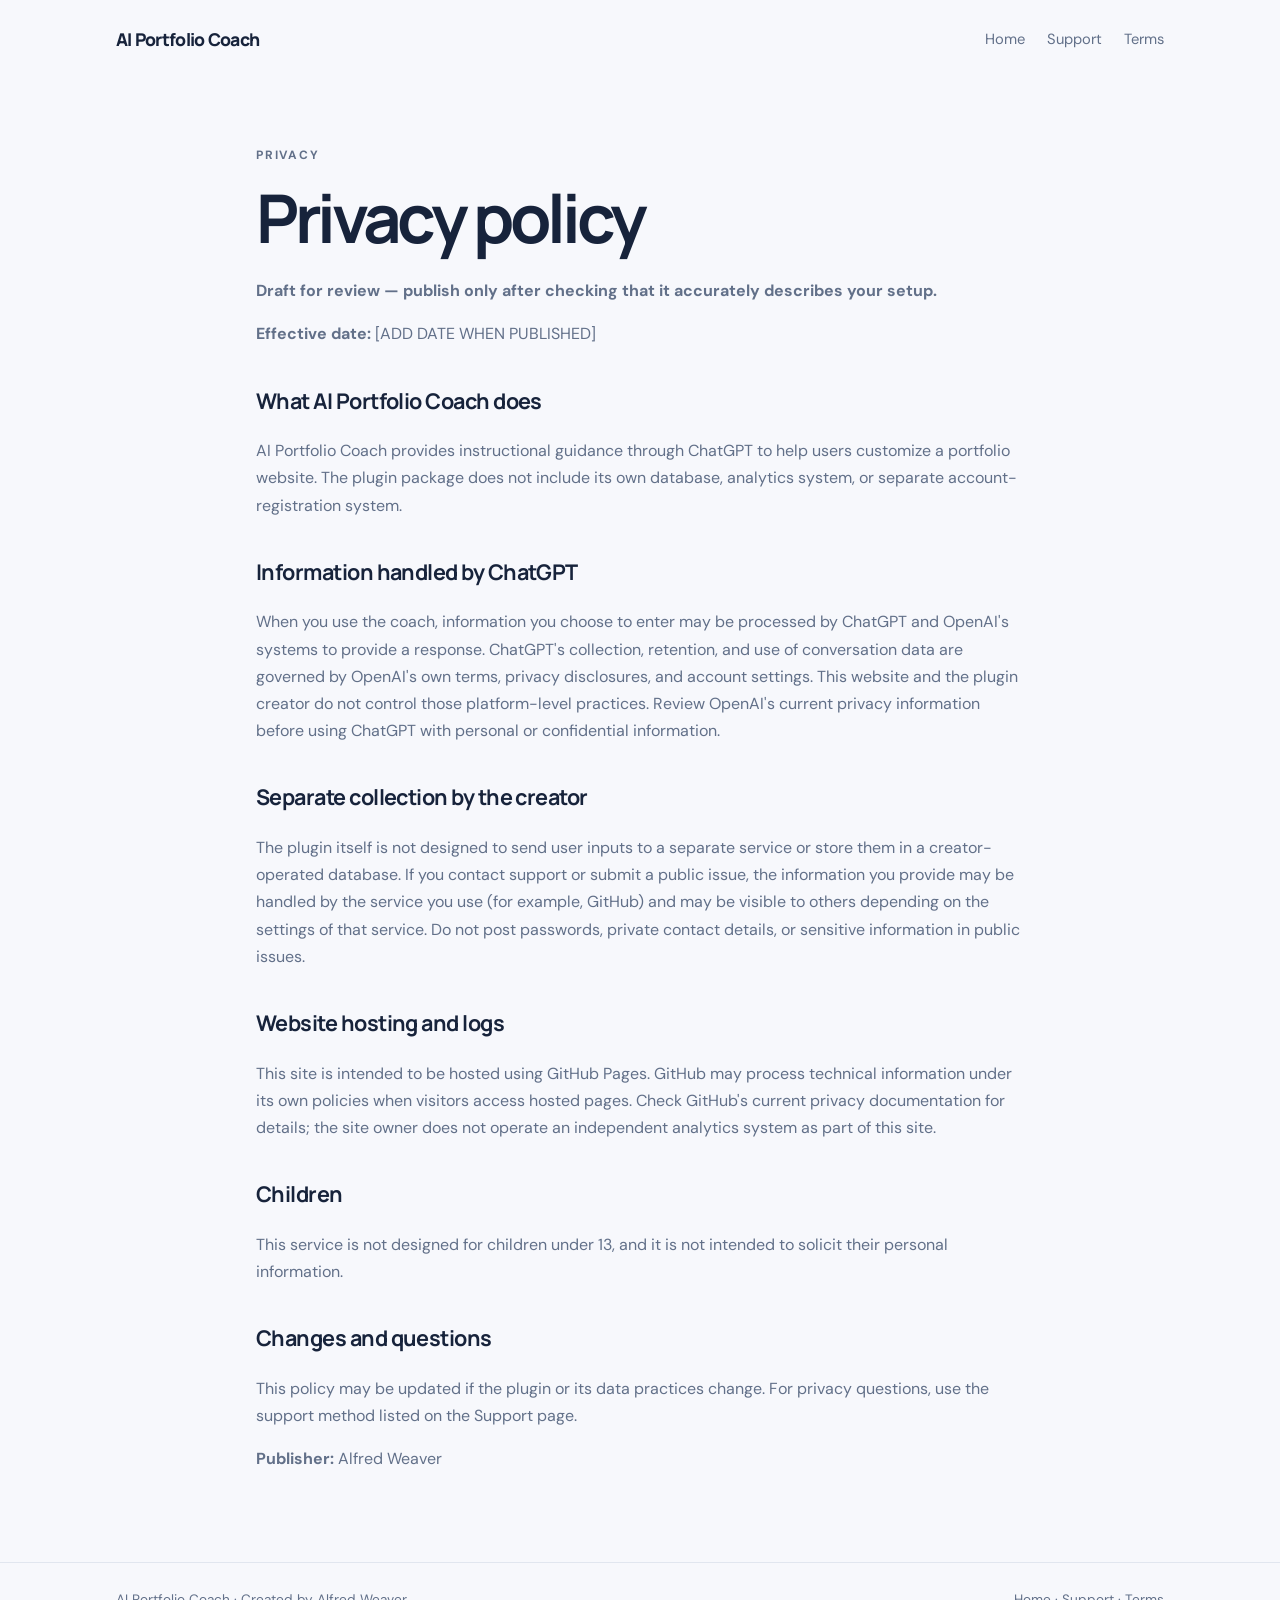
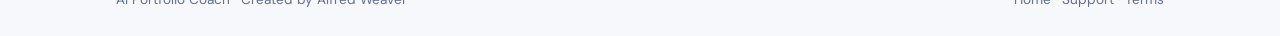
==== privacy.html @ 5d41d9d5 "Add files via upload" ====
<!doctype html>
<html lang="en"><head><meta charset="utf-8"><meta name="viewport" content="width=device-width, initial-scale=1"><title>Privacy Policy — AI Portfolio Coach</title><link rel="stylesheet" href="style.css"></head>
<body><header class="site-header"><a class="brand" href="index.html">AI Portfolio Coach</a><nav><a href="index.html">Home</a><a href="support.html">Support</a><a href="terms.html">Terms</a></nav></header>
<main class="page"><p class="eyebrow">Privacy</p><h1>Privacy policy</h1><p><strong>Draft for review — publish only after checking that it accurately describes your setup.</strong></p>
<p><strong>Effective date:</strong> [ADD DATE WHEN PUBLISHED]</p>
<h2>What AI Portfolio Coach does</h2><p>AI Portfolio Coach provides instructional guidance through ChatGPT to help users customize a portfolio website. The plugin package does not include its own database, analytics system, or separate account-registration system.</p>
<h2>Information handled by ChatGPT</h2><p>When you use the coach, information you choose to enter may be processed by ChatGPT and OpenAI's systems to provide a response. ChatGPT's collection, retention, and use of conversation data are governed by OpenAI's own terms, privacy disclosures, and account settings. This website and the plugin creator do not control those platform-level practices. Review OpenAI's current privacy information before using ChatGPT with personal or confidential information.</p>
<h2>Separate collection by the creator</h2><p>The plugin itself is not designed to send user inputs to a separate service or store them in a creator-operated database. If you contact support or submit a public issue, the information you provide may be handled by the service you use (for example, GitHub) and may be visible to others depending on the settings of that service. Do not post passwords, private contact details, or sensitive information in public issues.</p>
<h2>Website hosting and logs</h2><p>This site is intended to be hosted using GitHub Pages. GitHub may process technical information under its own policies when visitors access hosted pages. Check GitHub's current privacy documentation for details; the site owner does not operate an independent analytics system as part of this site.</p>
<h2>Children</h2><p>This service is not designed for children under 13, and it is not intended to solicit their personal information.</p>
<h2>Changes and questions</h2><p>This policy may be updated if the plugin or its data practices change. For privacy questions, use the support method listed on the Support page.</p>
<p><strong>Publisher:</strong> Alfred Weaver</p>
</main><footer><span>AI Portfolio Coach · Created by Alfred Weaver</span><span><a href="index.html">Home</a> · <a href="support.html">Support</a> · <a href="terms.html">Terms</a></span></footer></body></html>
---- style.css ----
@import url('https://fonts.googleapis.com/css2?family=DM+Sans:wght@400;500;600;700&family=Manrope:wght@400;500;600;700;800&display=swap');
:root{--ink:#17233b;--muted:#627089;--paper:#f7f8fc;--line:#e1e6ef;--accent:#168b80;--white:#fff}
*{box-sizing:border-box}body{margin:0;background:var(--paper);color:var(--ink);font-family:'DM Sans',sans-serif;line-height:1.7}.site-header{max-width:1100px;margin:auto;padding:25px 26px;display:flex;align-items:center;justify-content:space-between;gap:20px}.brand{font-family:Manrope,sans-serif;font-weight:800;letter-spacing:-.04em;color:var(--ink);text-decoration:none;font-size:1.1rem}.site-header nav{display:flex;gap:22px;flex-wrap:wrap}.site-header nav a,footer a,.text-link{color:var(--muted);text-decoration:none;font-size:.92rem}.site-header a:hover,footer a:hover{color:var(--accent)}.hero{max-width:1100px;margin:65px auto 55px;padding:60px 26px 75px}.eyebrow{color:var(--accent);text-transform:uppercase;letter-spacing:.15em;font-size:.75rem;font-weight:700}.hero h1,.page h1{font-family:Manrope,sans-serif;font-size:clamp(2.7rem,7vw,5.6rem);line-height:1.04;letter-spacing:-.065em;max-width:850px;margin:18px 0 24px}.hero h1 em{font-style:normal;color:var(--accent)}.intro{max-width:650px;color:var(--muted);font-size:1.18rem}.actions{display:flex;align-items:center;gap:22px;flex-wrap:wrap;margin-top:32px}.button{background:var(--ink);color:white;padding:13px 19px;border-radius:10px;text-decoration:none;font-weight:600}.content-grid{max-width:1100px;margin:0 auto;padding:0 26px 55px;display:grid;grid-template-columns:repeat(3,1fr);gap:18px}.content-grid article,.note{background:var(--white);border:1px solid var(--line);border-radius:18px;padding:27px}.number{color:var(--accent);font-size:.8rem;font-weight:700}.content-grid h2,.note h2,.page h2{font-family:Manrope,sans-serif;letter-spacing:-.025em}.content-grid p,.note p,.page p,.page li{color:var(--muted)}.note{max-width:1048px;margin:0 auto 70px}.page{max-width:820px;margin:65px auto 90px;padding:0 26px;min-height:55vh}.page h1{font-size:clamp(2.6rem,6vw,4.2rem)}.page h2{font-size:1.35rem;margin-top:35px}.page code{overflow-wrap:anywhere;background:#eef1f7;padding:3px 6px;border-radius:4px}footer{border-top:1px solid var(--line);padding:25px max(26px,calc((100% - 1048px)/2));display:flex;justify-content:space-between;gap:15px;flex-wrap:wrap;color:var(--muted);font-size:.85rem}footer a{font-size:.85rem}@media(max-width:720px){.site-header{align-items:flex-start;flex-direction:column}.hero{margin:25px auto 30px;padding-top:45px}.content-grid{grid-template-columns:1fr}.note{margin:0 18px 45px}.page{margin-top:35px}}
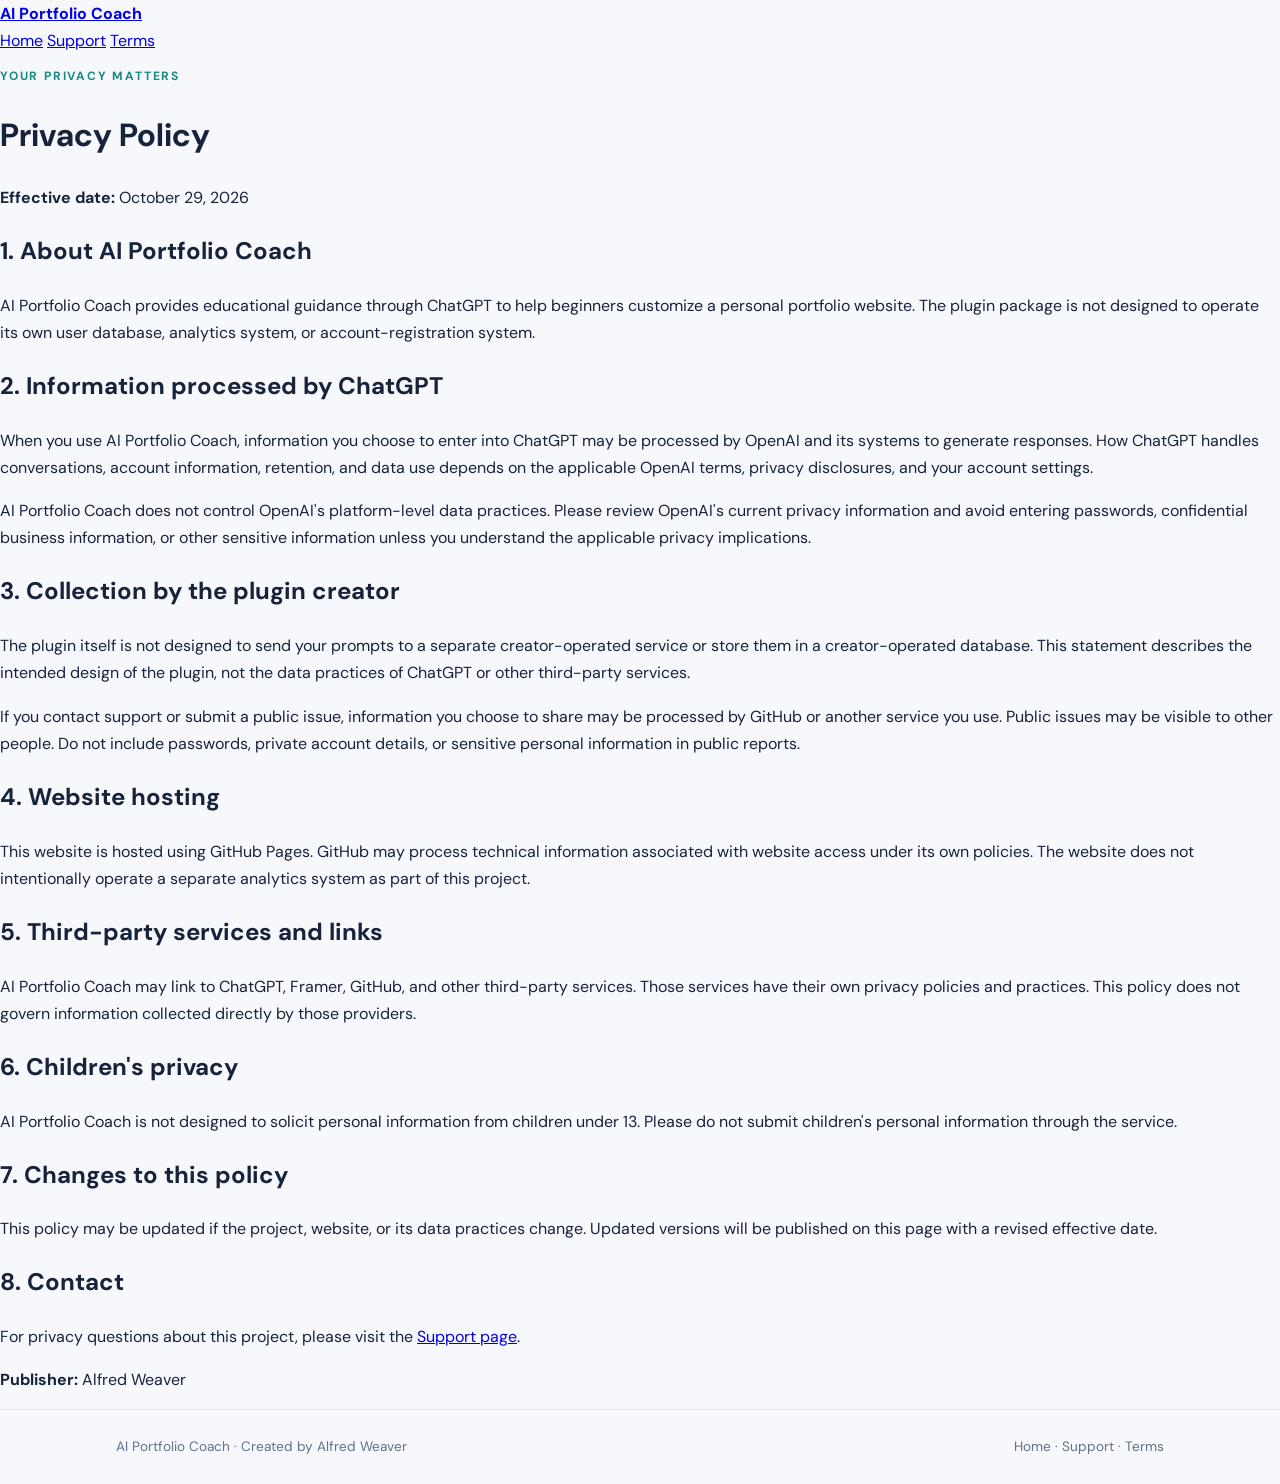
==== commit 0bc211d2: "Update privacy.html" ====
--- a/privacy.html
+++ b/privacy.html
@@ -1,13 +1,118 @@
-<!doctype html>
-<html lang="en"><head><meta charset="utf-8"><meta name="viewport" content="width=device-width, initial-scale=1"><title>Privacy Policy — AI Portfolio Coach</title><link rel="stylesheet" href="style.css"></head>
-<body><header class="site-header"><a class="brand" href="index.html">AI Portfolio Coach</a><nav><a href="index.html">Home</a><a href="support.html">Support</a><a href="terms.html">Terms</a></nav></header>
-<main class="page"><p class="eyebrow">Privacy</p><h1>Privacy policy</h1><p><strong>Draft for review — publish only after checking that it accurately describes your setup.</strong></p>
-<p><strong>Effective date:</strong> [ADD DATE WHEN PUBLISHED]</p>
-<h2>What AI Portfolio Coach does</h2><p>AI Portfolio Coach provides instructional guidance through ChatGPT to help users customize a portfolio website. The plugin package does not include its own database, analytics system, or separate account-registration system.</p>
-<h2>Information handled by ChatGPT</h2><p>When you use the coach, information you choose to enter may be processed by ChatGPT and OpenAI's systems to provide a response. ChatGPT's collection, retention, and use of conversation data are governed by OpenAI's own terms, privacy disclosures, and account settings. This website and the plugin creator do not control those platform-level practices. Review OpenAI's current privacy information before using ChatGPT with personal or confidential information.</p>
-<h2>Separate collection by the creator</h2><p>The plugin itself is not designed to send user inputs to a separate service or store them in a creator-operated database. If you contact support or submit a public issue, the information you provide may be handled by the service you use (for example, GitHub) and may be visible to others depending on the settings of that service. Do not post passwords, private contact details, or sensitive information in public issues.</p>
-<h2>Website hosting and logs</h2><p>This site is intended to be hosted using GitHub Pages. GitHub may process technical information under its own policies when visitors access hosted pages. Check GitHub's current privacy documentation for details; the site owner does not operate an independent analytics system as part of this site.</p>
-<h2>Children</h2><p>This service is not designed for children under 13, and it is not intended to solicit their personal information.</p>
-<h2>Changes and questions</h2><p>This policy may be updated if the plugin or its data practices change. For privacy questions, use the support method listed on the Support page.</p>
-<p><strong>Publisher:</strong> Alfred Weaver</p>
-</main><footer><span>AI Portfolio Coach · Created by Alfred Weaver</span><span><a href="index.html">Home</a> · <a href="support.html">Support</a> · <a href="terms.html">Terms</a></span></footer></body></html>
+
+<!DOCTYPE html>
+<html lang="en">
+<head>
+  <meta charset="UTF-8">
+  <meta name="viewport" content="width=device-width, initial-scale=1.0">
+  <meta name="description" content="Privacy Policy for AI Portfolio Coach, explaining how the tool and website handle information.">
+  <title>Privacy Policy | AI Portfolio Coach</title>
+  <link rel="stylesheet" href="style.css">
+</head>
+<body>
+  <header>
+    <nav>
+      <a href="index.html"><strong>AI Portfolio Coach</strong></a>
+      <div>
+        <a href="index.html">Home</a>
+        <a href="support.html">Support</a>
+        <a href="terms.html">Terms</a>
+      </div>
+    </nav>
+  </header>
+
+  <main>
+    <p class="eyebrow">Your privacy matters</p>
+    <h1>Privacy Policy</h1>
+
+    <p><strong>Effective date:</strong> October 29, 2026</p>
+
+    <h2>1. About AI Portfolio Coach</h2>
+    <p>
+      AI Portfolio Coach provides educational guidance through ChatGPT
+      to help beginners customize a personal portfolio website.
+      The plugin package is not designed to operate its own user
+      database, analytics system, or account-registration system.
+    </p>
+
+    <h2>2. Information processed by ChatGPT</h2>
+    <p>
+      When you use AI Portfolio Coach, information you choose to
+      enter into ChatGPT may be processed by OpenAI and its systems
+      to generate responses. How ChatGPT handles conversations,
+      account information, retention, and data use depends on the
+      applicable OpenAI terms, privacy disclosures, and your
+      account settings.
+    </p>
+    <p>
+      AI Portfolio Coach does not control OpenAI's platform-level
+      data practices. Please review OpenAI's current privacy
+      information and avoid entering passwords, confidential
+      business information, or other sensitive information unless
+      you understand the applicable privacy implications.
+    </p>
+
+    <h2>3. Collection by the plugin creator</h2>
+    <p>
+      The plugin itself is not designed to send your prompts to
+      a separate creator-operated service or store them in a
+      creator-operated database. This statement describes the
+      intended design of the plugin, not the data practices of
+      ChatGPT or other third-party services.
+    </p>
+    <p>
+      If you contact support or submit a public issue, information
+      you choose to share may be processed by GitHub or another
+      service you use. Public issues may be visible to other people.
+      Do not include passwords, private account details, or
+      sensitive personal information in public reports.
+    </p>
+
+    <h2>4. Website hosting</h2>
+    <p>
+      This website is hosted using GitHub Pages. GitHub may process
+      technical information associated with website access under
+      its own policies. The website does not intentionally operate
+      a separate analytics system as part of this project.
+    </p>
+
+    <h2>5. Third-party services and links</h2>
+    <p>
+      AI Portfolio Coach may link to ChatGPT, Framer, GitHub, and
+      other third-party services. Those services have their own
+      privacy policies and practices. This policy does not govern
+      information collected directly by those providers.
+    </p>
+
+    <h2>6. Children's privacy</h2>
+    <p>
+      AI Portfolio Coach is not designed to solicit personal
+      information from children under 13. Please do not submit
+      children's personal information through the service.
+    </p>
+
+    <h2>7. Changes to this policy</h2>
+    <p>
+      This policy may be updated if the project, website, or its
+      data practices change. Updated versions will be published
+      on this page with a revised effective date.
+    </p>
+
+    <h2>8. Contact</h2>
+    <p>
+      For privacy questions about this project, please visit the
+      <a href="support.html">Support page</a>.
+    </p>
+
+    <p><strong>Publisher:</strong> Alfred Weaver</p>
+  </main>
+
+  <footer>
+    <span>AI Portfolio Coach · Created by Alfred Weaver</span>
+    <span>
+      <a href="index.html">Home</a> ·
+      <a href="support.html">Support</a> ·
+      <a href="terms.html">Terms</a>
+    </span>
+  </footer>
+</body>
+</html>
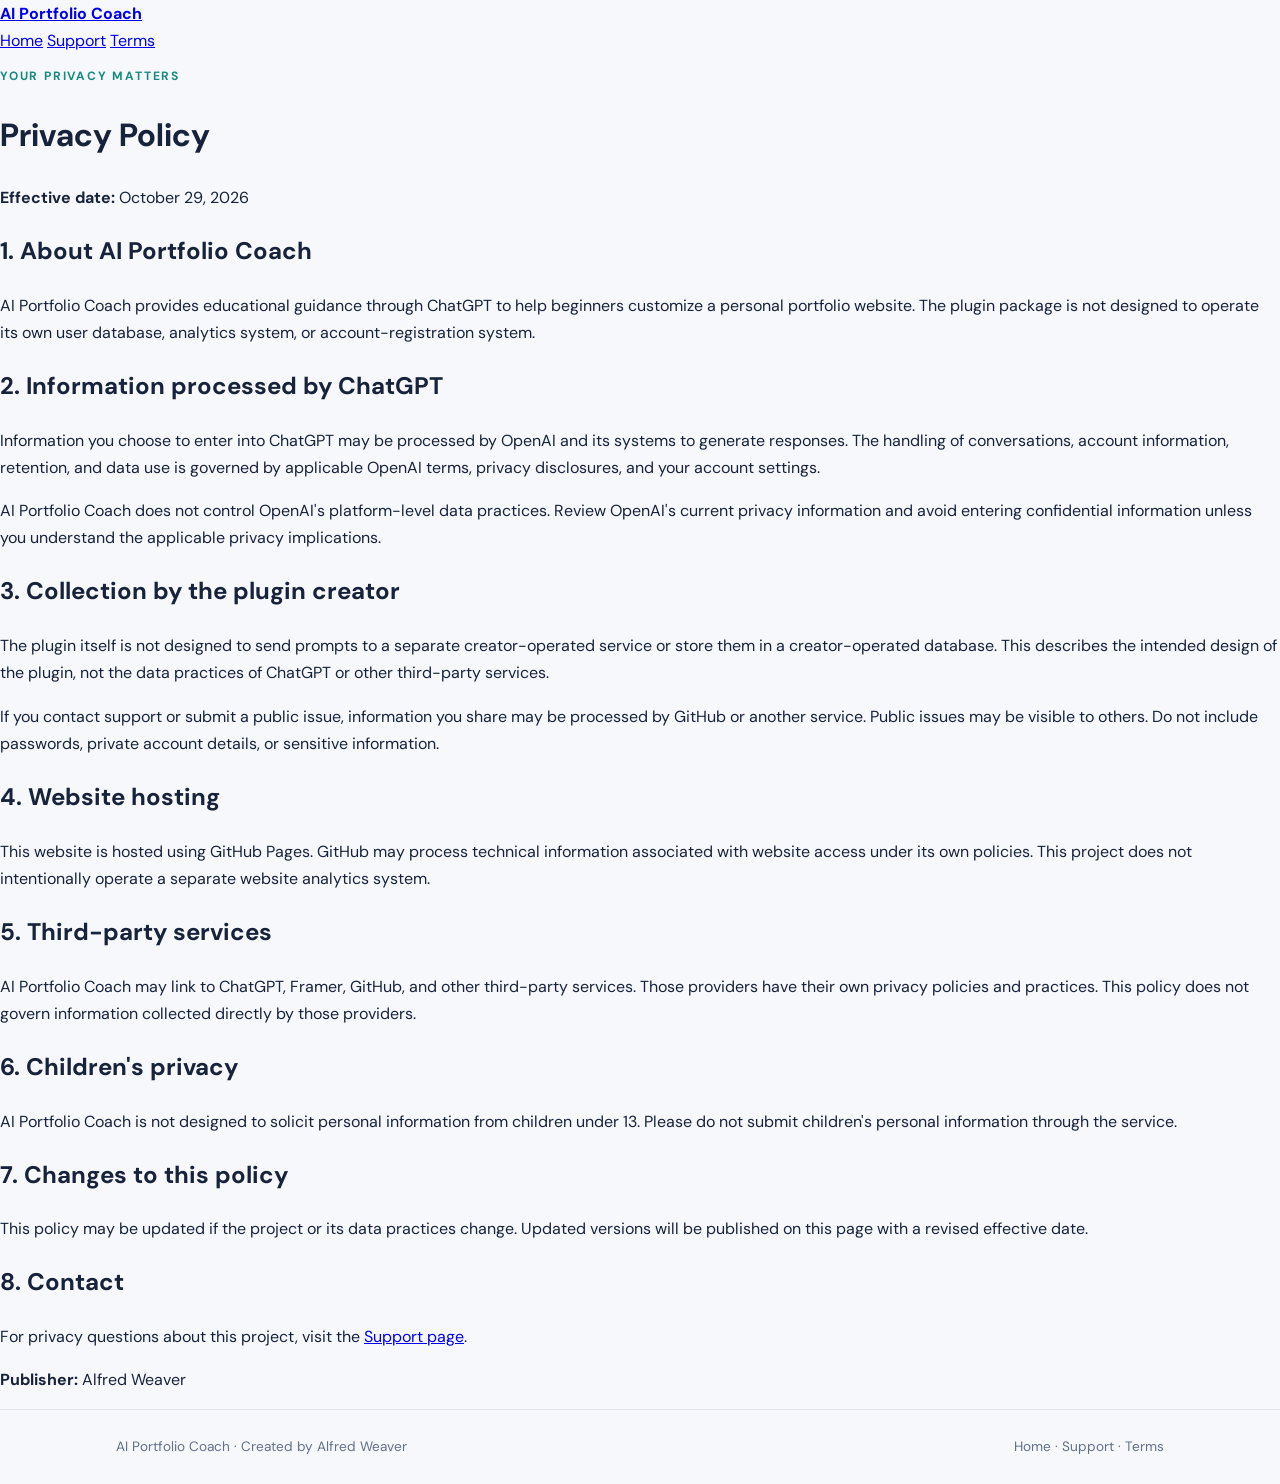
==== commit 65c3fbea: "Update privacy.html" ====
--- a/privacy.html
+++ b/privacy.html
@@ -4,7 +4,7 @@
 <head>
   <meta charset="UTF-8">
   <meta name="viewport" content="width=device-width, initial-scale=1.0">
-  <meta name="description" content="Privacy Policy for AI Portfolio Coach, explaining how the tool and website handle information.">
+  <meta name="description" content="Privacy Policy for AI Portfolio Coach.">
   <title>Privacy Policy | AI Portfolio Coach</title>
   <link rel="stylesheet" href="style.css">
 </head>
@@ -36,49 +36,45 @@
 
     <h2>2. Information processed by ChatGPT</h2>
     <p>
-      When you use AI Portfolio Coach, information you choose to
-      enter into ChatGPT may be processed by OpenAI and its systems
-      to generate responses. How ChatGPT handles conversations,
-      account information, retention, and data use depends on the
-      applicable OpenAI terms, privacy disclosures, and your
-      account settings.
+      Information you choose to enter into ChatGPT may be processed
+      by OpenAI and its systems to generate responses. The handling
+      of conversations, account information, retention, and data use
+      is governed by applicable OpenAI terms, privacy disclosures,
+      and your account settings.
     </p>
     <p>
       AI Portfolio Coach does not control OpenAI's platform-level
-      data practices. Please review OpenAI's current privacy
-      information and avoid entering passwords, confidential
-      business information, or other sensitive information unless
-      you understand the applicable privacy implications.
+      data practices. Review OpenAI's current privacy information
+      and avoid entering confidential information unless you
+      understand the applicable privacy implications.
     </p>
 
     <h2>3. Collection by the plugin creator</h2>
     <p>
-      The plugin itself is not designed to send your prompts to
-      a separate creator-operated service or store them in a
-      creator-operated database. This statement describes the
-      intended design of the plugin, not the data practices of
-      ChatGPT or other third-party services.
+      The plugin itself is not designed to send prompts to a separate
+      creator-operated service or store them in a creator-operated
+      database. This describes the intended design of the plugin,
+      not the data practices of ChatGPT or other third-party services.
     </p>
     <p>
       If you contact support or submit a public issue, information
-      you choose to share may be processed by GitHub or another
-      service you use. Public issues may be visible to other people.
-      Do not include passwords, private account details, or
-      sensitive personal information in public reports.
+      you share may be processed by GitHub or another service.
+      Public issues may be visible to others. Do not include
+      passwords, private account details, or sensitive information.
     </p>
 
     <h2>4. Website hosting</h2>
     <p>
       This website is hosted using GitHub Pages. GitHub may process
       technical information associated with website access under
-      its own policies. The website does not intentionally operate
-      a separate analytics system as part of this project.
+      its own policies. This project does not intentionally operate
+      a separate website analytics system.
     </p>
 
-    <h2>5. Third-party services and links</h2>
+    <h2>5. Third-party services</h2>
     <p>
       AI Portfolio Coach may link to ChatGPT, Framer, GitHub, and
-      other third-party services. Those services have their own
+      other third-party services. Those providers have their own
       privacy policies and practices. This policy does not govern
       information collected directly by those providers.
     </p>
@@ -92,14 +88,14 @@
 
     <h2>7. Changes to this policy</h2>
     <p>
-      This policy may be updated if the project, website, or its
-      data practices change. Updated versions will be published
-      on this page with a revised effective date.
+      This policy may be updated if the project or its data practices
+      change. Updated versions will be published on this page with
+      a revised effective date.
     </p>
 
     <h2>8. Contact</h2>
     <p>
-      For privacy questions about this project, please visit the
+      For privacy questions about this project, visit the
       <a href="support.html">Support page</a>.
     </p>
 
